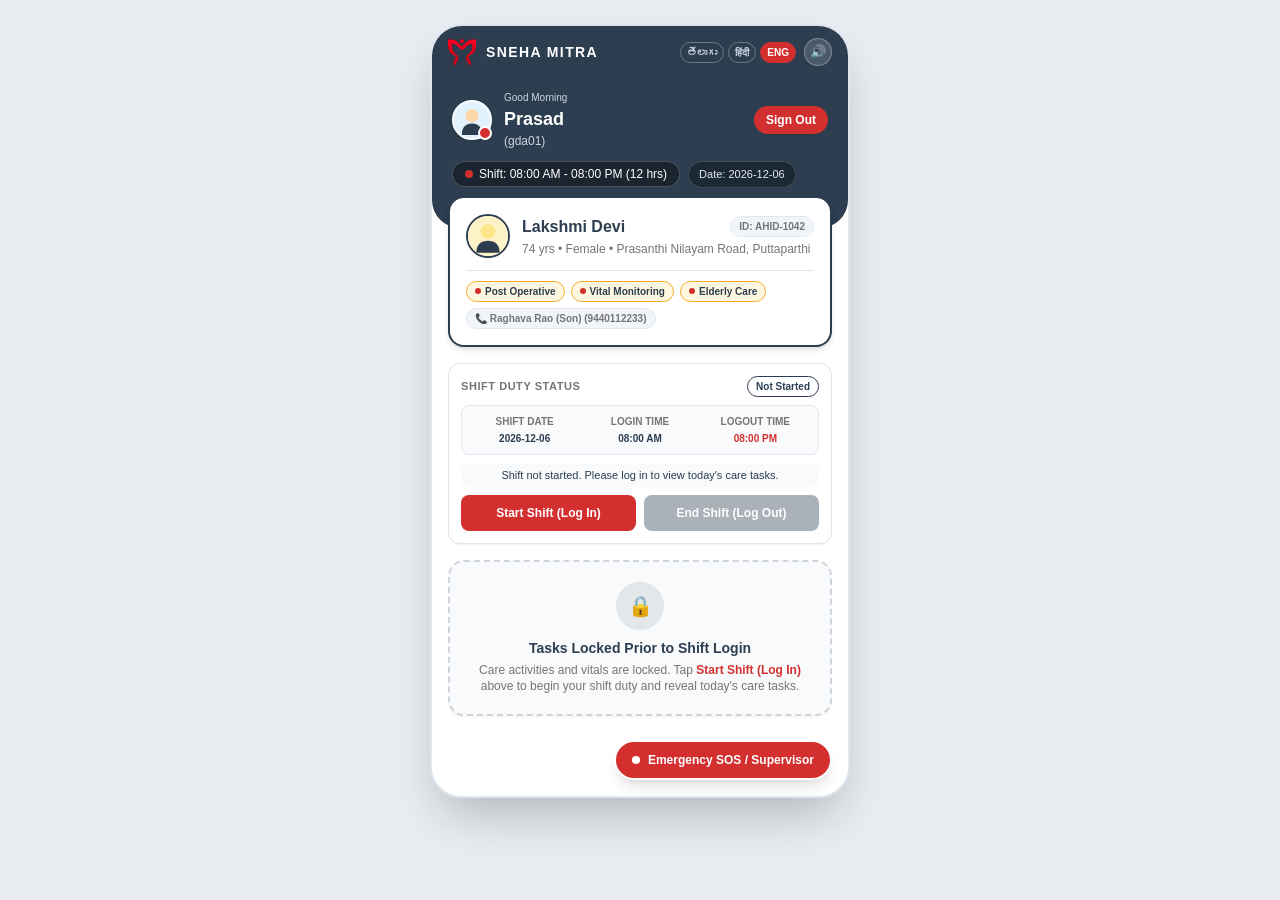
==== caregiver.html @ 6f5f7079 "Add Sneha Mitra demo project" ====
<!doctype html>
<html lang="en">
<head>
  <meta charset="utf-8">
  <meta name="viewport" content="width=device-width,initial-scale=1">
  <title>SNEHA MITRA - Patient Care Assistant (GDA) Nursing System</title>
  <link rel="stylesheet" href="static/css/caregiver_tailwind.css">
  <link rel="stylesheet" href="static/css/caregiver.css">
  <link rel="stylesheet" href="static/css/liveness.css">
  <link rel="stylesheet" href="static/css/gps.css">
</head>
<body class="bg-[#E9EDF2] min-h-screen text-[#2C3E50] antialiased p-0 sm:p-6 flex justify-center items-start">
  <div class="w-full sm:max-w-[420px] bg-[#FFFFFF] border-0 sm:border-2 border-[#E0E6ED] rounded-none sm:rounded-[32px] overflow-hidden shadow-2xl relative flex flex-col h-[100dvh] sm:h-auto sm:max-h-[820px]">

    <header class="bg-[#2C3E50] text-white px-4 py-3 flex justify-between items-center z-30">
      <div class="flex items-center gap-2.5 whitespace-nowrap notranslate" translate="no">
        <img src="static/img/logo.png" alt="Sneha Mitra logo" class="w-7 h-7 object-contain flex-shrink-0">
        <span class="font-black tracking-widest text-white text-sm whitespace-nowrap">SNEHA MITRA</span>
      </div>

      <nav class="flex items-center gap-2" aria-label="Language and audio controls">
        <div class="flex gap-1" id="langBar">
          <button type="button" data-lang="te" class="text-[10px] font-bold px-1.5 py-0.5 rounded-full border border-white/30 text-slate-300">తెలుగు</button>
          <button type="button" data-lang="hi" class="text-[10px] font-bold px-1.5 py-0.5 rounded-full border border-white/30 text-slate-300">हिंदी</button>
          <button type="button" data-lang="en" class="text-[10px] font-bold px-1.5 py-0.5 rounded-full border bg-[#D32F2F] border-[#D32F2F] text-white">ENG</button>
        </div>
        <button id="snehaVoiceMuteBtn"
                type="button"
                data-action="toggleMute"
                class="w-7 h-7 rounded-full bg-white/15 border border-white/30 text-white flex items-center justify-center text-xs hover:bg-white/25 active:scale-90 transition-all flex-shrink-0 cursor-pointer"
                aria-label="Toggle Voice Announcements"
                title="Voice Announcements (Click to Mute/Unmute)">
          🔊
        </button>
      </nav>
    </header>

    <main id="screenScroll" class="overflow-y-auto flex-1 relative pb-20 no-scrollbar bg-[#FFFFFF]">
      <div id="caregiverView">

        <section class="bg-[#2C3E50] text-white px-5 pt-3 pb-10 rounded-b-[28px] shadow-sm relative" aria-label="Caregiver profile and shift details">
          <div class="flex justify-between items-center">
            <div class="flex items-center gap-3">
              <div class="relative">
                <img id="gdaPhoto"
                     src="static/img/avatars/male_nurse.svg"
                     alt="Prasad"
                     class="w-10 h-10 rounded-full object-cover border-2 border-white shadow bg-slate-100">
                <span class="w-3.5 h-3.5 bg-[#D32F2F] border-2 border-white rounded-full absolute bottom-0 right-0"></span>
              </div>
              <div>
                <div class="text-[10px] text-slate-300" id="greet">Good Morning</div>
                <div class="font-extrabold text-lg leading-tight" id="gdaName">Prasad</div>
                <div class="text-xs text-slate-300 font-medium" id="gdaId">(gda01)</div>
              </div>
            </div>

            <a href="login.html" class="bg-[#D32F2F] hover:bg-[#B71C1C] text-white text-xs font-bold px-3 py-1.5 rounded-full whitespace-nowrap shadow-sm no-underline">
              Sign Out
            </a>
          </div>

          <div class="mt-3 flex flex-wrap items-center gap-2">
            <div class="inline-flex items-center gap-1.5 bg-[#1A252F] border border-white/20 px-3 py-1 rounded-full text-xs font-medium">
              <span class="w-2 h-2 rounded-full bg-[#D32F2F]" id="shiftDot"></span>
              <span id="shiftText">Shift: 08:00 AM - 08:00 PM (12 hrs)</span>
              <span id="shiftExtendedBadge" class="hidden ml-1 bg-[#F9A825] text-[#2C3E50] text-[9px] font-extrabold px-1.5 py-0.5 rounded-full uppercase">Extended</span>
            </div>
            <div class="inline-flex items-center gap-1 bg-[#1A252F]/80 border border-white/15 px-2.5 py-1 rounded-full text-[11px] font-medium text-slate-200" id="shiftDatePill">
              Date: --
            </div>
          </div>
        </section>

        <section id="patientCard" class="mx-4 -mt-8 bg-[#FFFFFF] rounded-2xl p-4 shadow-md border-2 border-[#2C3E50] relative z-10" aria-label="Assigned patient details">
          <div class="flex items-center gap-3">
            <div class="relative">
              <img id="patientPhoto"
                   src="static/img/avatars/female_patient.svg"
                   alt="Lakshmi Devi"
                   class="w-11 h-11 rounded-full object-cover border-2 border-[#2C3E50] shadow-sm bg-slate-50">
            </div>
            <div class="flex-1 min-w-0">
              <div class="flex items-center justify-between">
                <h2 id="patientName" class="font-extrabold text-[#2C3E50] text-base leading-tight truncate">Lakshmi Devi</h2>
                <span id="patientAhid" class="whitespace-nowrap ml-2 flex-shrink-0 text-[10px] font-bold text-[#757575] bg-slate-100 px-2 py-0.5 rounded-full border border-slate-200">
                  ID: AHID-1042
                </span>
              </div>
              <p id="patientMeta" class="text-xs text-[#757575] mt-0.5 font-medium">
                74 yrs • Female • Prasanthi Nilayam Road, Puttaparthi
              </p>
            </div>
          </div>

          <div id="patientTags" class="flex flex-wrap gap-1.5 mt-3 pt-2.5 border-t border-[#E0E6ED]">
            <span class="bg-[#FFF8E1] text-[#2C3E50] border border-[#F9A825] text-[10px] font-bold px-2 py-0.5 rounded-full flex items-center gap-1">
              <span class="w-1.5 h-1.5 rounded-full bg-[#D32F2F]"></span>
              Post Operative
            </span>
          </div>
        </section>

        <section id="inactiveAssignmentNotice" class="mx-4 -mt-8 bg-[#FFFFFF] rounded-2xl p-5 shadow-md border-2 border-[#D32F2F] relative z-10 text-center hidden">
          <div class="w-11 h-11 bg-[#D32F2F]/10 text-[#D32F2F] rounded-full flex items-center justify-center mx-auto mb-2 text-lg font-extrabold">&#9888;</div>
          <h3 class="font-extrabold text-[#2C3E50] text-sm">No Active Care Shift</h3>
          <p id="inactiveAssignmentReason" class="text-xs text-[#757575] mt-1 leading-relaxed">
            No active patient shift assigned. Contact Administrator.
          </p>
        </section>

        <section id="dutyCard" class="mt-4 px-4" aria-label="Shift duty status and attendance">
          <div class="bg-white border border-[#E0E6ED] rounded-xl p-3 shadow-xs">
            <div class="flex justify-between items-center mb-1">
              <div class="text-[11px] font-bold text-[#757575] uppercase tracking-wider">Shift Duty Status</div>
              <span id="dutyStatus" class="text-[10px] font-bold px-2 py-0.5 rounded-full border border-[#2C3E50] text-[#2C3E50]">
                Not Started
              </span>
            </div>

            <div id="dutyScheduleSummary" class="grid grid-cols-3 gap-1.5 text-center my-2 bg-slate-50 border border-slate-200 rounded-lg p-2 text-[10px]">
              <div>
                <div class="text-[#757575] font-semibold uppercase">Shift Date</div>
                <div id="schedDate" class="font-bold text-[#2C3E50] mt-0.5">--</div>
              </div>
              <div>
                <div class="text-[#757575] font-semibold uppercase">Login Time</div>
                <div id="schedStart" class="font-bold text-[#2C3E50] mt-0.5">08:00 AM</div>
              </div>
              <div>
                <div class="text-[#757575] font-semibold uppercase">Logout Time</div>
                <div id="schedEnd" class="font-bold text-[#D32F2F] mt-0.5">08:00 PM</div>
              </div>
            </div>

            <div id="dutyInfo" class="text-[11px] text-[#2C3E50] font-medium text-center my-2 py-1 bg-slate-50 rounded-lg">
              Shift not started. Please log in to view today's care tasks.
            </div>

            <div id="earlyLogoutBanner" class="hidden text-[11px] font-semibold px-3 py-2 rounded-lg border mb-2 text-center"></div>

            <div class="grid grid-cols-2 gap-2" id="shiftActionButtons">
              <button id="btnLogin"
                      type="button"
                      data-action="shiftLogin"
                      class="bg-[#D32F2F] hover:bg-[#B71C1C] text-white py-2.5 rounded-lg text-xs font-bold transition disabled:opacity-40 disabled:cursor-not-allowed">
                Start Shift (Log In)
              </button>

              <button id="btnLogout"
                      type="button"
                      data-action="shiftLogout"
                      class="bg-[#2C3E50] hover:bg-[#1A252F] text-white py-2.5 rounded-lg text-xs font-bold transition disabled:opacity-40 disabled:cursor-not-allowed"
                      disabled>
                End Shift (Log Out)
              </button>
            </div>
          </div>
        </section>

        <section id="preShiftNotice" class="mt-4 px-4">
          <div class="bg-[#F8FAFC] border-2 border-dashed border-[#2C3E50]/20 rounded-2xl p-5 text-center shadow-xs">
            <div class="w-12 h-12 bg-[#2C3E50]/10 text-[#2C3E50] rounded-full flex items-center justify-center mx-auto mb-2 text-xl font-bold">
              &#128274;
            </div>
            <h3 class="font-extrabold text-[#2C3E50] text-sm">Tasks Locked Prior to Shift Login</h3>
            <p class="text-xs text-[#757575] mt-1 leading-relaxed">
              Care activities and vitals are locked. Tap <b class="text-[#D32F2F]">Start Shift (Log In)</b> above to begin your shift duty and reveal today's care tasks.
            </p>
          </div>
        </section>

        <section id="completedShiftNotice" class="mt-4 px-4 hidden">
          <div class="bg-[#E8F5E9] border border-[#2E7D32] rounded-2xl p-4 text-center shadow-xs">
            <div class="text-[#2E7D32] font-extrabold text-sm flex items-center justify-center gap-1.5 mb-1">
              <span class="w-2.5 h-2.5 rounded-full bg-[#2E7D32]"></span>
              Today's Shift is Completed
            </div>
            <p class="text-xs text-[#2C3E50]">All completed tasks, reasons, and attendance details have been securely saved to the database.</p>
          </div>
        </section>

        <section id="activeShiftContent" class="hidden" aria-label="Patient vitals and daily care tasks">

          <div class="mt-4 px-4">
            <div class="flex justify-between items-center mb-1.5 px-0.5">
              <span class="text-[11px] font-bold uppercase tracking-wider text-[#757575]">Current Vitals</span>
              <button type="button" data-action="openVitals" class="text-xs text-[#D32F2F] font-bold hover:underline" id="btnUpdateVitals">+ Update</button>
            </div>
            <div class="flex gap-2 overflow-x-auto pb-1 no-scrollbar">
              <button type="button" data-action="openVitals" class="flex-none min-w-[68px] bg-[#FFFFFF] border-2 border-[#2C3E50] rounded-xl p-2 text-center shadow-xs cursor-pointer">
                <div class="text-[10px] font-bold text-[#757575] uppercase">BP</div>
                <div id="valBP" class="text-xs font-extrabold text-[#2C3E50] my-0.5">125/82</div>
                <div class="text-[10px] font-bold text-[#2C3E50]">(Normal)</div>
              </button>
              <button type="button" data-action="openVitals" class="flex-none min-w-[62px] bg-[#FFFFFF] border border-[#E0E6ED] rounded-xl p-2 text-center shadow-xs cursor-pointer">
                <div class="text-[10px] font-bold text-[#757575] uppercase">SpO2</div>
                <div id="valSpO2" class="text-xs font-extrabold text-[#2C3E50] my-0.5">97%</div>
                <div class="text-[10px] text-[#757575] font-medium">PulseOx</div>
              </button>
              <button type="button" data-action="openVitals" class="flex-none min-w-[62px] bg-[#FFFFFF] border border-[#E0E6ED] rounded-xl p-2 text-center shadow-xs cursor-pointer">
                <div class="text-[10px] font-bold text-[#757575] uppercase">Pulse</div>
                <div id="valPulse" class="text-xs font-extrabold text-[#2C3E50] my-0.5">76</div>
                <div class="text-[10px] text-[#757575] font-medium">bpm</div>
              </button>
              <button type="button" data-action="openVitals" class="flex-none min-w-[62px] bg-[#FFFFFF] border border-[#E0E6ED] rounded-xl p-2 text-center shadow-xs cursor-pointer">
                <div class="text-[10px] font-bold text-[#757575] uppercase">Temp</div>
                <div id="valTemp" class="text-xs font-extrabold text-[#2C3E50] my-0.5">98.6&deg;F</div>
                <div class="text-[10px] text-[#757575] font-medium">Oral</div>
              </button>
              <button type="button" data-action="openVitals" class="flex-none min-w-[68px] bg-[#FFFFFF] border border-[#E0E6ED] rounded-xl p-2 text-center shadow-xs cursor-pointer">
                <div class="text-[10px] font-bold text-[#757575] uppercase">Sugar</div>
                <div id="valGRBS" class="text-xs font-extrabold text-[#2C3E50] my-0.5">142</div>
                <div class="text-[10px] text-[#757575] font-medium">mg/dL</div>
              </button>
            </div>
          </div>

          <div class="mt-4 px-4">
            <div class="flex justify-between items-center mb-3">
              <div class="font-extrabold text-[#2C3E50] text-base">Today's Care Tasks</div>
              <div id="progressBadge" class="bg-white border-2 border-[#2C3E50] text-[#2C3E50] text-xs font-bold px-2.5 py-0.5 rounded-full">
                0 of 7 done
              </div>
            </div>

            <div class="h-1.5 bg-[#E0E6ED] rounded-full mb-3 overflow-hidden">
              <div id="progBar" class="cg-prog-init h-full bg-[#D32F2F] rounded-full transition-all duration-500"></div>
            </div>

            <div class="space-y-2.5" id="taskListContainer"></div>
          </div>
        </section>

      </div>
    </main>

    <button id="btnSosFloating" type="button" data-action="openSos" class="absolute bottom-4 right-4 bg-[#D32F2F] hover:bg-[#B71C1C] text-white px-4 py-2.5 rounded-full flex items-center gap-2 font-bold text-xs shadow-lg pulse-sos cursor-pointer border-2 border-white transition z-20">
      <span class="w-2 h-2 rounded-full bg-white animate-ping"></span>
      <span>Emergency SOS / Supervisor</span>
    </button>

    <div id="widgetToast" class="hidden absolute top-12 left-1/2 -translate-x-1/2 bg-[#2C3E50] text-white px-4 py-2 rounded-full text-xs font-bold shadow-xl border-2 border-[#D32F2F] z-50 whitespace-nowrap">
      Notification text
    </div>

    <div id="modalSos" class="hidden absolute inset-0 bg-[#2C3E50]/70 backdrop-blur-xs z-50 flex items-end">
      <div class="w-full bg-[#FFFFFF] rounded-t-3xl p-5 shadow-2xl border-t-4 border-[#D32F2F]">
        <div class="flex justify-between items-center mb-3">
          <div class="font-extrabold text-[#D32F2F] text-base flex items-center gap-1.5">
            <span class="w-3 h-3 rounded-full bg-[#D32F2F]"></span>
            <span>Emergency Supervisor Alert</span>
          </div>
          <button type="button" data-close-modal="modalSos" aria-label="Close SOS modal" class="text-slate-400 hover:text-slate-600 font-bold p-1 text-lg leading-none">&times;</button>
        </div>
        <p class="text-xs text-[#757575] mb-3">Notify the Institute Supervisor immediately of critical patient conditions.</p>

        <label for="sosReasonSelect" class="block text-xs font-bold text-[#2C3E50] mb-1">Alert Reason</label>
        <select id="sosReasonSelect" class="w-full text-xs p-2.5 border border-[#E0E6ED] rounded-lg mb-3 bg-[#FFFFFF] text-[#2C3E50] font-medium">
          <option value="Abnormal vital signs (BP or Pulse)">Abnormal vital signs (BP or Pulse)</option>
          <option value="Change in patient consciousness">Change in patient consciousness</option>
          <option value="Sudden chest pain">Sudden chest pain</option>
          <option value="Patient fall or injury">Patient fall or injury</option>
          <option value="Patient refusing food or medicine">Patient refusing food or medicine</option>
        </select>

        <label for="sosNoteInput" class="block text-xs font-bold text-[#2C3E50] mb-1">Brief Note</label>
        <input type="text" id="sosNoteInput" placeholder="e.g. BP 85/55, severe sweating" class="w-full text-xs p-2.5 border border-[#E0E6ED] rounded-lg mb-4">

        <div class="flex gap-2">
          <button type="button" data-action="submitSos" class="flex-1 bg-[#D32F2F] hover:bg-[#B71C1C] text-white font-bold text-xs py-2.5 rounded-lg shadow-sm">
            Send Alert Now
          </button>
          <a id="sosEmergencyCallLink" href="tel:9440112233" class="bg-white hover:bg-slate-100 text-[#2C3E50] font-bold text-xs py-2.5 px-3 rounded-lg border border-[#2C3E50] flex items-center gap-1">
            &#128222; Call Emergency
          </a>
        </div>
      </div>
    </div>

    <div id="modalVitals" class="hidden absolute inset-0 bg-[#2C3E50]/70 backdrop-blur-xs z-50 flex items-end">
      <div class="w-full bg-[#FFFFFF] rounded-t-3xl p-5 shadow-2xl border-t-4 border-[#2C3E50]">
        <div class="flex justify-between items-center mb-3">
          <div class="font-extrabold text-[#2C3E50] text-base">Update Patient Vitals</div>
          <button type="button" data-close-modal="modalVitals" aria-label="Close vitals modal" class="text-slate-400 hover:text-slate-600 font-bold p-1 text-lg leading-none">&times;</button>
        </div>
        <div class="grid grid-cols-2 gap-2.5 text-xs mb-4">
          <div>
            <label for="inBP" class="block font-bold text-[#2C3E50] mb-1">BP (mmHg)</label>
            <input id="inBP" type="text" value="125/82" class="w-full p-2 border border-[#E0E6ED] rounded-lg">
          </div>
          <div>
            <label for="inSpO2" class="block font-bold text-[#2C3E50] mb-1">SpO2 (%)</label>
            <input id="inSpO2" type="text" value="97%" class="w-full p-2 border border-[#E0E6ED] rounded-lg">
          </div>
          <div>
            <label for="inPulse" class="block font-bold text-[#2C3E50] mb-1">Pulse (bpm)</label>
            <input id="inPulse" type="text" value="76" class="w-full p-2 border border-[#E0E6ED] rounded-lg">
          </div>
          <div>
            <label for="inTemp" class="block font-bold text-[#2C3E50] mb-1">Temp (&deg;F)</label>
            <input id="inTemp" type="text" value="98.6&deg;F" class="w-full p-2 border border-[#E0E6ED] rounded-lg">
          </div>
          <div class="col-span-2">
            <label for="inGRBS" class="block font-bold text-[#2C3E50] mb-1">Sugar (GRBS mg/dL)</label>
            <input id="inGRBS" type="text" value="142 mg/dL" class="w-full p-2 border border-[#E0E6ED] rounded-lg">
          </div>
        </div>
        <button type="button" data-action="saveVitals" class="w-full bg-[#2C3E50] hover:bg-[#1A252F] text-white font-bold text-xs py-2.5 rounded-lg">
          Save &amp; Sync Vitals
        </button>
      </div>
    </div>

    <div id="modalIncomplete" class="hidden absolute inset-0 bg-[#2C3E50]/70 backdrop-blur-xs z-50 flex items-end">
      <div class="w-full bg-[#FFFFFF] rounded-t-3xl p-5 shadow-2xl border-t-4 border-[#F9A825] max-h-[85vh] overflow-y-auto">
        <div class="flex justify-between items-center mb-2">
          <div class="font-extrabold text-[#2C3E50] text-base flex items-center gap-2">
            <span class="w-3 h-3 rounded-full bg-[#F9A825]"></span>
            <span>Reason for Incomplete Tasks</span>
          </div>
          <button type="button" data-close-modal="modalIncomplete" aria-label="Close incomplete tasks modal" class="text-slate-400 hover:text-slate-600 font-bold p-1 text-lg leading-none">&times;</button>
        </div>
        <p class="text-xs text-[#757575] mb-3">
          Some tasks were not completed. Please provide a valid reason for each skipped task before logging out.
        </p>

        <div id="incompleteTaskList" class="space-y-3 mb-4"></div>

        <div class="flex gap-2">
          <button type="button" data-close-modal="modalIncomplete" class="w-1/3 bg-slate-100 hover:bg-slate-200 text-[#2C3E50] font-bold text-xs py-2.5 rounded-lg">
            Back
          </button>
          <button type="button" data-action="confirmIncomplete" class="flex-1 bg-[#D32F2F] hover:bg-[#B71C1C] text-white font-bold text-xs py-2.5 rounded-lg shadow-sm">
            Save Reasons &amp; Log Out
          </button>
        </div>
      </div>
    </div>

    <div id="modalLateLogin" class="hidden absolute inset-0 bg-[#2C3E50]/70 backdrop-blur-xs z-50 flex items-end">
      <div class="w-full bg-[#FFFFFF] rounded-t-3xl p-5 shadow-2xl border-t-4 border-[#F9A825]">
        <div class="flex justify-between items-center mb-2">
          <div class="font-extrabold text-[#2C3E50] text-base flex items-center gap-2">
            <span class="w-3 h-3 rounded-full bg-[#F9A825]"></span>
            <span>Delayed Login Reason Required</span>
          </div>
          <button type="button" data-close-modal="modalLateLogin" aria-label="Close delayed login modal" class="text-slate-400 hover:text-slate-600 font-bold p-1 text-lg leading-none">&times;</button>
        </div>
        <p id="lateLoginPromptInfo" class="text-xs text-[#757575] mb-3">
          Your shift login is past the scheduled start time. Please provide a valid reason for the delay.
        </p>

        <label for="lateReasonSelect" class="block text-xs font-bold text-[#2C3E50] mb-1">Delay Reason</label>
        <select id="lateReasonSelect" class="w-full text-xs p-2.5 border border-[#E0E6ED] rounded-lg mb-2.5 bg-white font-medium text-[#2C3E50]">
          <option value="">-- Choose reason --</option>
          <option value="Traffic / Travel Delay">Traffic / Travel Delay</option>
          <option value="Public Transport Issue">Public Transport Issue</option>
          <option value="Personal / Family Emergency">Personal / Family Emergency</option>
          <option value="Previous Shift Handover Delay">Previous Shift Handover Delay</option>
          <option value="Weather / Route Disruption">Weather / Route Disruption</option>
          <option value="Other">Other</option>
        </select>

        <label for="lateReasonNote" class="block text-xs font-bold text-[#2C3E50] mb-1">Additional Details (required if Other)</label>
        <input type="text" id="lateReasonNote" placeholder="Enter specific details for delayed login" class="w-full text-xs p-2.5 border border-[#E0E6ED] rounded-lg mb-4">

        <div class="flex gap-2">
          <button type="button" data-close-modal="modalLateLogin" class="w-1/3 bg-slate-100 hover:bg-slate-200 text-[#2C3E50] font-bold text-xs py-2.5 rounded-lg">
            Cancel
          </button>
          <button type="button" data-action="submitLateLogin" id="btnSubmitLateLogin" class="flex-1 bg-[#D32F2F] hover:bg-[#B71C1C] text-white font-bold text-xs py-2.5 rounded-lg shadow-sm">
            Submit Reason &amp; Start Shift
          </button>
        </div>
      </div>
    </div>

    <div id="modalEarlyLogout" class="hidden absolute inset-0 bg-[#2C3E50]/70 backdrop-blur-xs z-50 flex items-end">
      <div class="w-full bg-[#FFFFFF] rounded-t-3xl p-5 shadow-2xl border-t-4 border-[#D32F2F]">
        <div class="flex justify-between items-center mb-2">
          <div class="font-extrabold text-[#D32F2F] text-base flex items-center gap-2">
            <span class="w-3 h-3 rounded-full bg-[#D32F2F]"></span>
            <span>Early Logout Request (Admin Approval)</span>
          </div>
          <button type="button" data-close-modal="modalEarlyLogout" aria-label="Close early logout modal" class="text-slate-400 hover:text-slate-600 font-bold p-1 text-lg leading-none">&times;</button>
        </div>
        <p id="earlyLogoutPromptInfo" class="text-xs text-[#757575] mb-3">
          You are attempting to log out before your scheduled shift logout time. Please submit a reason for Admin approval.
        </p>

        <label for="earlyReasonSelect" class="block text-xs font-bold text-[#2C3E50] mb-1">Early Logout Reason</label>
        <select id="earlyReasonSelect" class="w-full text-xs p-2.5 border border-[#E0E6ED] rounded-lg mb-2.5 bg-white font-medium text-[#2C3E50]">
          <option value="">-- Choose reason --</option>
          <option value="Family / Personal Emergency">Family / Personal Emergency</option>
          <option value="Medical / Health Issue">Medical / Health Issue</option>
          <option value="Patient Discharged / Visit Ended Early">Patient Discharged / Visit Ended Early</option>
          <option value="Relieving Caregiver Arrived Early">Relieving Caregiver Arrived Early</option>
          <option value="Supervisor Instructed Early Leave">Supervisor Instructed Early Leave</option>
          <option value="Other">Other</option>
        </select>

        <label for="earlyReasonNote" class="block text-xs font-bold text-[#2C3E50] mb-1">Detailed Reason (required if Other)</label>
        <input type="text" id="earlyReasonNote" placeholder="Explain why you need to log out early" class="w-full text-xs p-2.5 border border-[#E0E6ED] rounded-lg mb-4">

        <div class="flex gap-2">
          <button type="button" data-close-modal="modalEarlyLogout" class="w-1/3 bg-slate-100 hover:bg-slate-200 text-[#2C3E50] font-bold text-xs py-2.5 rounded-lg">
            Cancel
          </button>
          <button type="button" data-action="submitEarlyLogout" id="btnSubmitEarlyLogout" class="flex-1 bg-[#D32F2F] hover:bg-[#B71C1C] text-white font-bold text-xs py-2.5 rounded-lg shadow-sm">
            Request Admin Approval
          </button>
        </div>
      </div>
    </div>

  </div>

  <!-- Visual Biometric Face & Eye-Blink Modal -->
  <div id="modalLiveness" class="hidden fixed inset-0 bg-[#2C3E50]/85 backdrop-blur-sm z-60 flex items-center justify-center p-2.5">
    <div class="lv-modal-card w-full max-w-[340px] bg-white rounded-3xl shadow-2xl border border-slate-200 overflow-hidden">

      <div class="flex justify-between items-center mb-1.5">
        <div class="font-extrabold text-[#2C3E50] text-xs flex items-center gap-2">
          <span id="livenessHeaderDot" class="w-2.5 h-2.5 rounded-full bg-[#10B981] animate-pulse"></span>
          <span id="livenessHeaderTitle">Face Check</span>
        </div>
        <div class="flex items-center gap-2">
          <div id="livenessAttemptDots" class="flex items-center gap-1" title="Attempts remaining"></div>
          <button type="button" data-lv-action="cancel" aria-label="Close face check" class="lv-close-icon-btn text-slate-400 hover:text-slate-600 font-bold text-xl leading-none">&times;</button>
        </div>
      </div>

      <div class="grid grid-cols-3 gap-1.5 mb-2">
        <div id="chkBrightLight" class="bg-[#F8FAFC] border-2 border-[#E2E8F0] rounded-xl py-1 px-1 text-center shadow-xs transition-all duration-200">
          <div id="chkBrightLightIcon" class="text-sm leading-none">💡</div>
          <div class="text-[9.5px] font-bold text-[#2C3E50] mt-0.5">Bright Light</div>
          <div id="chkBrightLightSub" class="text-[8px] text-[#64748B] font-semibold leading-tight truncate">Checking…</div>
        </div>
        <div id="chkEyeBlink" class="bg-[#F8FAFC] border-2 border-[#E2E8F0] rounded-xl py-1 px-1 text-center shadow-xs transition-all duration-200">
          <div id="chkEyeBlinkIcon" class="text-sm leading-none">👁️</div>
          <div class="text-[9.5px] font-bold text-[#2C3E50] mt-0.5">Blink Eyes</div>
          <div id="chkEyeBlinkSub" class="text-[8px] text-[#64748B] font-semibold leading-tight truncate">Waiting…</div>
        </div>
        <div id="chkSingleFace" class="bg-[#F8FAFC] border-2 border-[#E2E8F0] rounded-xl py-1 px-1 text-center shadow-xs transition-all duration-200">
          <div id="chkSingleFaceIcon" class="text-sm leading-none">👤</div>
          <div class="text-[9.5px] font-bold text-[#2C3E50] mt-0.5">Live Face</div>
          <div id="chkSingleFaceSub" class="text-[8px] text-[#64748B] font-semibold leading-tight truncate">Checking…</div>
        </div>
      </div>

      <div id="livenessAmbientWarning" class="hidden text-[10px] font-bold text-amber-900 bg-amber-50 border border-amber-300 rounded-xl py-1 px-2 mb-1.5 text-center">
        ☀️ Stand facing bright light
      </div>

      <div id="livenessViewfinderWrap" class="lv-viewfinder-wrap relative mx-auto flex items-center justify-center my-1.5 p-2.5 rounded-3xl bg-[#0F172A] shadow-inner">
        <div id="livenessTorchRing" class="lv-torch-halo lv-torch-ring-size absolute rounded-full pointer-events-none transition-all duration-300"></div>

        <div id="livenessViewfinder" class="lv-viewfinder-circle relative rounded-full overflow-hidden bg-[#1A252F] border-4 border-white/90 shadow-md transition-all duration-300 z-10">
          <video id="livenessVideo" autoplay playsinline muted class="absolute inset-0 w-full h-full object-cover rounded-full"></video>
          <canvas id="livenessCanvas" class="hidden"></canvas>

          <div class="absolute inset-0 flex items-center justify-center pointer-events-none z-10">
            <svg viewBox="0 0 170 200" class="w-[78%] h-auto opacity-80">
              <ellipse id="livenessGuideOval" cx="85" cy="100" rx="58" ry="76" fill="none" stroke="#ffffff" stroke-width="2.5" stroke-dasharray="6 4"/>
            </svg>
          </div>

          <div id="livenessScanLine" class="absolute left-0 right-0 h-1 bg-gradient-to-r from-transparent via-[#38BDF8] to-transparent opacity-0 z-15 pointer-events-none transition-opacity"></div>

          <div id="livenessSuccessOverlay" class="hidden absolute inset-0 flex items-center justify-center bg-[#10B981]/85 rounded-full z-25 transition-all">
            <div class="lv-success-check text-white text-5xl font-black">✓</div>
          </div>

          <div id="livenessSpinner" class="absolute inset-0 flex items-center justify-center bg-[#1A252F]/80 rounded-full z-20">
            <div class="lv-spinner-circle"></div>
          </div>

          <div id="livenessEyeCue" class="absolute bottom-2 left-0 right-0 flex items-center justify-center pointer-events-none z-15">
            <div id="livenessEyeBadge" class="bg-black/75 backdrop-blur-xs text-white text-[10px] font-bold px-3 py-1 rounded-full flex items-center gap-1.5 shadow-lg border border-white/25 transition-all">
              <svg id="lvBlinkSvg" width="28" height="14" viewBox="0 0 56 26" class="lv-eye-anim">
                <g class="lv-eye-open">
                  <ellipse cx="14" cy="13" rx="11" ry="7" fill="#fff" stroke="#38BDF8" stroke-width="2"/>
                  <circle cx="14" cy="13" r="4" fill="#1E293B"/>
                  <circle cx="15.5" cy="11.5" r="1.3" fill="#fff"/>
                  <ellipse cx="42" cy="13" rx="11" ry="7" fill="#fff" stroke="#38BDF8" stroke-width="2"/>
                  <circle cx="42" cy="13" r="4" fill="#1E293B"/>
                  <circle cx="43.5" cy="11.5" r="1.3" fill="#fff"/>
                </g>
                <g class="lv-eye-closed">
                  <path d="M4 13 Q14 19 24 13" fill="none" stroke="#38BDF8" stroke-width="2.8" stroke-linecap="round"/>
                  <path d="M32 13 Q42 19 52 13" fill="none" stroke="#38BDF8" stroke-width="2.8" stroke-linecap="round"/>
                </g>
              </svg>
              <span id="livenessEyeText">Blink</span>
            </div>
          </div>
        </div>
      </div>

      <div class="flex items-center justify-center mb-1.5">
        <button type="button"
                id="livenessTorchToggleBtn"
                data-lv-action="torch"
                class="inline-flex items-center gap-1.5 px-3 py-0.5 rounded-full text-[10.5px] font-bold bg-amber-500/10 border border-amber-400 text-amber-800 shadow-xs transition-all active:scale-95 cursor-pointer"
                title="Click to toggle bright torch light">
          <span id="livenessTorchIcon" class="text-xs">🔦</span>
          <span id="livenessTorchText">Face Torch: ON (Illuminating Face)</span>
        </button>
      </div>

      <div class="h-1.5 bg-[#E0E6ED] rounded-full mb-1.5 overflow-hidden">
        <div id="livenessProgress" class="lv-progress-bar h-full bg-[#10B981] rounded-full transition-all duration-200"></div>
      </div>

      <div id="livenessInstruction" class="lv-instruction text-[12.5px] font-bold text-[#2C3E50] text-center mb-0.5 leading-snug flex items-center justify-center gap-1.5">
        <span id="lvMainIcon" class="text-lg">👁️</span>
        <span id="lvMainText">Look straight &amp; blink</span>
      </div>

      <div id="livenessStatus" class="lv-status--neutral text-[10.5px] font-semibold text-center mb-2">
        Ready
      </div>

      <div class="flex gap-2">
        <button id="livenessRetryBtn"
                type="button"
                data-lv-action="retry"
                class="hidden flex-1 min-h-[44px] bg-[#2C3E50] hover:bg-[#1A252F] text-white font-bold text-xs py-2 rounded-xl shadow-sm">
          🔄 Try Again
        </button>
        <button type="button"
                data-lv-action="cancel"
                class="flex-1 min-h-[44px] bg-[#F4F6F8] hover:bg-[#E0E6ED] text-[#2C3E50] font-bold text-xs py-2 rounded-xl border border-[#E0E6ED]">
          Cancel
        </button>
      </div>

    </div>
  </div>

  <script src="static/js/mock_backend.js"></script>
  <script>
    window.SM_DEMO.hydrateCaregiverWindowSM();
  </script>
  <script src="static/js/sneha_voice_standalone.js"></script>
  <script src="static/js/task_icons.js"></script>
  <script src="static/js/caregiver.js"></script>
  <script src="static/js/liveness.js"></script>
  <script src="static/js/gps.js"></script>
</body>
</html>
---- static/css/caregiver.css ----
/* =============================================================================
   SNEHA MITRA — Caregiver Mobile Stylesheet
   ============================================================================= */

:root {
  --bg-white: #FFFFFF;
  --dark-blue: #2C3E50;
  --primary-red: #D32F2F;
  --warning-yellow: #F9A825;
  --info-grey: #757575;
  --card-border: #E0E6ED;
}

* {
  box-sizing: border-box;
  -webkit-tap-highlight-color: transparent;
}

body {
  font-family: -apple-system, BlinkMacSystemFont, 'Segoe UI', Roboto, sans-serif;
}

.no-scrollbar::-webkit-scrollbar {
  display: none;
}

.no-scrollbar {
  -ms-overflow-style: none;
  scrollbar-width: none;
}

.cg-prog-init {
  width: 0%;
}

.pulse-sos {
  animation: pulse-sos 2s infinite;
}

@keyframes pulse-sos {
  0%, 100% { box-shadow: 0 4px 14px rgba(211, 47, 47, 0.4); }
  50% { box-shadow: 0 8px 24px rgba(211, 47, 47, 0.7); }
}

/* Sneha Voice Assistant & Toast Styles */
#snehaVoiceToast {
  position: fixed;
  bottom: 24px;
  left: 50%;
  transform: translateX(-50%) translateY(100px);
  background: var(--dark-blue);
  color: var(--bg-white);
  padding: 12px 20px;
  border-radius: 9999px;
  box-shadow: 0 10px 25px -5px rgba(0, 0, 0, 0.3);
  display: flex;
  align-items: center;
  gap: 12px;
  z-index: 99999;
  font-family: system-ui, -apple-system, sans-serif;
  font-size: 13px;
  font-weight: 600;
  max-width: 90vw;
  width: max-content;
  opacity: 0;
  pointer-events: none;
  transition: transform 0.3s cubic-bezier(0.16, 1, 0.3, 1), opacity 0.3s ease;
  border: 1px solid rgba(255, 255, 255, 0.15);
}

#snehaVoiceToast.active {
  transform: translateX(-50%) translateY(0);
  opacity: 1;
  pointer-events: auto;
}

#snehaVoiceToast .voice-icon {
  width: 28px;
  height: 28px;
  border-radius: 50%;
  background: var(--primary-red);
  display: flex;
  align-items: center;
  justify-content: center;
  flex-shrink: 0;
  font-size: 14px;
}

.voice-wave {
  display: inline-flex;
  align-items: center;
  gap: 2px;
  height: 14px;
}

.voice-wave span {
  width: 3px;
  height: 100%;
  background-color: var(--bg-white);
  border-radius: 2px;
  animation: snehaVoiceWaveAnim 1s ease-in-out infinite;
}

.voice-wave span:nth-child(2) {
  animation-delay: 0.2s;
}

.voice-wave span:nth-child(3) {
  animation-delay: 0.4s;
}

@keyframes snehaVoiceWaveAnim {
  0%, 100% { height: 4px; }
  50% { height: 14px; }
}

#snehaVoiceMuteBtn {
  background: rgba(255, 255, 255, 0.15);
  border: 1px solid rgba(255, 255, 255, 0.3);
  color: var(--bg-white);
  width: 28px;
  height: 28px;
  border-radius: 50%;
  display: inline-flex;
  align-items: center;
  justify-content: center;
  cursor: pointer;
  font-size: 13px;
  transition: background 0.2s ease, transform 0.1s ease;
  padding: 0;
}

#snehaVoiceMuteBtn:hover {
  background: rgba(255, 255, 255, 0.25);
}

#snehaVoiceMuteBtn:active {
  transform: scale(0.92);
}

#snehaVoiceMuteBtn.muted {
  background: var(--primary-red);
  border-color: var(--primary-red);
}

/* Caregiver State Utility Classes */
select.input-error,
input.input-error {
  border-color: var(--primary-red);
}

select.input-normal,
input.input-normal {
  border-color: var(--card-border);
}

button.btn-disabled {
  opacity: 0.4;
  pointer-events: none;
}
---- static/css/liveness.css ----
/* =============================================================================
 * SNEHA MITRA — Liveness Check Modal Styles
 * File: app/static/css/liveness.css
 * =============================================================================
 */

:root {
  --lv-navy: #2C3E50;
  --lv-navy-dark: #1A252F;
  --lv-red: #D32F2F;
  --lv-red-bright: #DC2626;
  --lv-green: #10B981;
  --lv-amber: #F59E0B;
  --lv-cyan: #38BDF8;
  --lv-muted: #64748B;
  --lv-border: #E0E6ED;
  --lv-surface: #FFFFFF;
}

/* ---- Modal overlay ---- */
#modalLiveness {
  position: fixed;
  inset: 0;
  background: rgba(44, 62, 80, 0.85);
  backdrop-filter: blur(4px);
  z-index: 60;
  display: flex;
  align-items: center;
  justify-content: center;
}

#modalLiveness.hidden {
  display: none;
}

.lv-modal-card {
  padding: 12px 14px 14px 14px;
}

.lv-close-icon-btn {
  min-width: 44px;
  min-height: 44px;
  display: inline-flex;
  align-items: center;
  justify-content: center;
}

/* ---- Attempt dots ---- */
.lv-attempt-dot {
  display: inline-block;
  width: 8px;
  height: 8px;
  border-radius: 50%;
  background: #EF4444;
}

.lv-attempt-dot--ok {
  background: var(--lv-green);
}

/* ---- Camera viewfinder area ---- */
.lv-viewfinder-wrap {
  width: 212px;
  height: 212px;
}

.lv-torch-ring-size {
  width: 196px;
  height: 196px;
}

.lv-viewfinder-circle {
  width: 180px;
  height: 180px;
}

.lv-viewfinder-circle.lv-vf-aligning {
  border-color: var(--lv-cyan);
  box-shadow: 0 0 0 3px rgba(56, 189, 248, 0.3), 0 4px 14px rgba(0, 0, 0, 0.12);
}

.lv-viewfinder-circle.lv-vf-ready {
  border-color: var(--lv-green);
  box-shadow: 0 0 0 4px rgba(16, 185, 129, 0.4), 0 8px 24px rgba(0, 0, 0, 0.18);
}

.lv-viewfinder-circle.lv-vf-warn {
  border-color: var(--lv-amber);
  box-shadow: 0 0 0 3px rgba(245, 158, 11, 0.35), 0 4px 14px rgba(0, 0, 0, 0.12);
}

.lv-viewfinder-circle.lv-vf-success {
  border-color: var(--lv-green);
  box-shadow: 0 0 0 6px rgba(16, 185, 129, 0.5), 0 0 30px rgba(16, 185, 129, 0.4);
}

.lv-viewfinder-circle.lv-vf-error {
  border-color: var(--lv-red-bright);
  box-shadow: 0 0 0 4px rgba(220, 38, 38, 0.35);
}

#livenessVideo {
  transform: scaleX(-1);
}

#livenessCanvas {
  display: none;
}

.lv-success-check {
  animation: lv-pop 0.35s cubic-bezier(0.175, 0.885, 0.32, 1.275);
}

.lv-spinner-circle {
  width: 32px;
  height: 32px;
  border: 3px solid rgba(255, 255, 255, 0.2);
  border-top-color: var(--lv-cyan);
  border-radius: 50%;
  animation: lv-spin 0.8s linear infinite;
}

.lv-progress-bar {
  width: 0%;
}

.lv-instruction {
  min-height: 2.2em;
}

.lv-status--ok { color: var(--lv-green); }
.lv-status--warn { color: #D97706; }
.lv-status--error { color: var(--lv-red-bright); }
.lv-status--neutral { color: var(--lv-muted); }

/* ---- Animations ---- */
@keyframes lv-spin {
  to { transform: rotate(360deg); }
}

@keyframes lv-pop {
  0% { transform: scale(0.5); opacity: 0; }
  100% { transform: scale(1); opacity: 1; }
}

@keyframes lv-scan {
  0% { top: 10%; opacity: 0.9; }
  50% { top: 85%; opacity: 0.9; }
  100% { top: 10%; opacity: 0.9; }
}

#livenessScanLine.lv-scanning {
  animation: lv-scan 1.1s infinite ease-in-out;
  opacity: 1;
}

@keyframes lv-blink-open {
  0%, 68%, 100% { opacity: 1; }
  74%, 88% { opacity: 0; }
}

@keyframes lv-blink-closed {
  0%, 68%, 100% { opacity: 0; }
  74%, 88% { opacity: 1; }
}

.lv-eye-anim .lv-eye-open {
  animation: lv-blink-open 1.6s infinite;
}

.lv-eye-anim .lv-eye-closed {
  animation: lv-blink-closed 1.6s infinite;
}

/* ---- Bright Face Torch Ring Light (Screen Fill-Light) ---- */
.lv-torch-halo {
  position: absolute;
  border-radius: 9999px;
  background: radial-gradient(circle, rgba(255, 255, 255, 0.45) 50%, rgba(255, 255, 255, 0.98) 85%, #FFFFFF 100%);
  border: 5px solid #FFFFFF;
  box-shadow:
    0 0 0 6px #FFFFFF,
    0 0 25px 12px rgba(255, 255, 255, 1),
    0 0 50px 22px rgba(255, 255, 255, 0.95),
    0 0 85px 35px rgba(255, 255, 255, 0.85),
    0 0 130px 55px rgba(255, 255, 255, 0.7);
  animation: lv-torch-pulse 1.8s ease-in-out infinite alternate;
  z-index: 1;
}

@keyframes lv-torch-pulse {
  0% {
    transform: scale(0.99);
    box-shadow:
      0 0 0 5px #FFFFFF,
      0 0 20px 10px rgba(255, 255, 255, 1),
      0 0 42px 18px rgba(255, 255, 255, 0.92),
      0 0 78px 30px rgba(255, 255, 255, 0.82),
      0 0 115px 48px rgba(255, 255, 255, 0.65);
  }
  100% {
    transform: scale(1.02);
    box-shadow:
      0 0 0 8px #FFFFFF,
      0 0 30px 14px rgba(255, 255, 255, 1),
      0 0 60px 26px rgba(255, 255, 255, 1),
      0 0 100px 42px rgba(255, 255, 255, 0.95),
      0 0 145px 65px rgba(255, 255, 255, 0.8);
  }
}

.lv-torch-halo.success {
  border-color: var(--lv-green);
  background: radial-gradient(circle, rgba(16, 185, 129, 0.3) 50%, rgba(16, 185, 129, 0.85) 85%, var(--lv-green) 100%);
  box-shadow:
    0 0 0 6px var(--lv-green),
    0 0 30px 14px rgba(16, 185, 129, 0.9),
    0 0 65px 28px rgba(16, 185, 129, 0.75),
    0 0 110px 45px rgba(16, 185, 129, 0.55);
}

#livenessTorchRing.off {
  opacity: 0;
  box-shadow: none;
  border-color: transparent;
  background: transparent;
  animation: none;
}
---- static/css/gps.css ----
/* =============================================================================
   SNEHA MITRA — GPS Geofencing & Map Picker Styles
   Default Focus: Puttaparthi, Sri Sathya Sai District, Andhra Pradesh
   ============================================================================= */

:root {
  --gps-bg-overlay: rgba(15, 23, 42, 0.75);
  --gps-surface: #FFFFFF;
  --gps-subtle: #F8FAFC;
  --gps-border: #CBD5E1;
  --gps-text: #1E293B;
  --gps-muted: #64748B;
  --gps-primary: #0284C7;
  --gps-primary-dark: #0369A1;
  --gps-success: #16A34A;
  --gps-success-dark: #15803D;
  --gps-danger: #DC2626;
  --gps-navy: #2C3E50;
  --gps-navy-dark: #1A252F;
}

.gps-hidden {
  display: none;
}

/* --- Admin Patient Map Modal & Box --- */
#modalGpsAdmin {
  position: fixed;
  inset: 0;
  z-index: 99999;
  background: var(--gps-bg-overlay);
  backdrop-filter: blur(4px);
  display: none;
  align-items: center;
  justify-content: center;
  padding: 1rem;
}

#modalGpsAdmin.active {
  display: flex;
}

.gps-admin-modal-card {
  background: var(--gps-surface);
  border-radius: 22px;
  width: 100%;
  max-width: 720px;
  max-height: 92vh;
  overflow-y: auto;
  padding: 1.5rem;
  box-shadow: 0 25px 50px -12px rgba(0, 0, 0, 0.3);
  position: relative;
  animation: gpsModalPop 0.22s cubic-bezier(0.16, 1, 0.3, 1);
}

.gps-map-header {
  display: flex;
  justify-content: space-between;
  align-items: center;
  flex-wrap: wrap;
  gap: 10px;
  margin-bottom: 6px;
}

.gps-map-title {
  font-size: 15px;
  font-weight: 800;
  color: var(--gps-text);
  display: flex;
  align-items: center;
  gap: 6px;
}

.gps-default-tag {
  font-size: 10px;
  font-weight: 800;
  background: #EFF6FF;
  color: #1D4ED8;
  border: 1px solid #BFDBFE;
  padding: 2px 8px;
  border-radius: 9999px;
  text-transform: uppercase;
  letter-spacing: 0.5px;
}

.gps-search-row {
  display: flex;
  flex-wrap: wrap;
  gap: 6px;
  margin-bottom: 6px;
}

.gps-search-input {
  flex: 1;
  min-width: 180px;
  min-height: 44px;
  padding: 9px 12px;
  font-size: 14px;
  border: 1.5px solid var(--gps-border);
  border-radius: 9px;
  background: var(--gps-surface);
  transition: border-color 0.15s ease;
}

.gps-search-input:focus {
  border-color: var(--gps-primary);
  outline: none;
  box-shadow: 0 0 0 3px rgba(2, 132, 199, 0.15);
}

.gps-btn-search,
.gps-btn-curr {
  font-size: 13px;
  font-weight: 700;
  min-height: 44px;
  padding: 8px 14px;
  border-radius: 9px;
  cursor: pointer;
  white-space: nowrap;
  display: inline-flex;
  align-items: center;
  gap: 5px;
  transition: all 0.15s ease;
}

.gps-btn-search {
  background: var(--gps-primary);
  color: var(--gps-surface);
  border: 1px solid var(--gps-primary);
}

.gps-btn-search:hover {
  background: var(--gps-primary-dark);
}

.gps-btn-curr {
  background: #ECFDF5;
  color: #047857;
  border: 1px solid #A7F3D0;
}

.gps-btn-curr:hover {
  background: #D1FAE5;
}

#gpsAdminMap {
  width: 100%;
  height: 330px;
  border-radius: 12px;
  border: 2px solid var(--gps-border);
  box-shadow: inset 0 2px 4px rgba(0, 0, 0, 0.06);
  z-index: 10;
  position: relative;
  background: #F1F5F9;
}

.gps-coords-badge {
  display: inline-flex;
  align-items: center;
  gap: 6px;
  font-size: 11px;
  font-weight: 700;
  padding: 5px 12px;
  border-radius: 8px;
  background: #FEF3C7;
  color: #92400E;
  border: 1px solid #FCD34D;
}

.gps-coords-badge.pinned {
  background: #ECFDF5;
  color: #065F46;
  border: 1px solid #6EE7B7;
}

.gps-btn-confirm,
.gps-btn-close-modal {
  min-height: 44px;
  font-weight: 700;
  font-size: 13px;
  padding: 9px 16px;
  border-radius: 9px;
  cursor: pointer;
  display: inline-flex;
  align-items: center;
  gap: 6px;
  transition: all 0.15s ease;
}

.gps-btn-confirm {
  background: var(--gps-success);
  color: var(--gps-surface);
  border: none;
  box-shadow: 0 2px 4px rgba(22, 163, 74, 0.25);
}

.gps-btn-confirm:hover {
  background: var(--gps-success-dark);
}

.gps-btn-close-modal {
  background: #F1F5F9;
  color: #475569;
  border: 1px solid var(--gps-border);
}

.gps-btn-close-modal:hover {
  background: #E2E8F0;
  color: var(--gps-text);
}

/* --- Caregiver Shift Login GPS Modal --- */
#modalGps {
  display: none;
  position: fixed;
  inset: 0;
  z-index: 99999;
  background: var(--gps-bg-overlay);
  backdrop-filter: blur(4px);
  padding: 1rem;
  align-items: center;
  justify-content: center;
}

#modalGps.active {
  display: flex;
}

.gps-modal-card {
  background: var(--gps-surface);
  border-radius: 24px;
  width: 100%;
  max-width: 380px;
  padding: 24px 20px;
  box-shadow: 0 20px 25px -5px rgba(0, 0, 0, 0.2), 0 10px 10px -5px rgba(0, 0, 0, 0.1);
  text-align: center;
  position: relative;
  overflow: hidden;
  animation: gpsModalPop 0.25s cubic-bezier(0.16, 1, 0.3, 1);
}

@keyframes gpsModalPop {
  0% { transform: scale(0.92); opacity: 0; }
  100% { transform: scale(1); opacity: 1; }
}

.gps-radar-box {
  width: 80px;
  height: 80px;
  margin: 0 auto 16px auto;
  position: relative;
  display: flex;
  align-items: center;
  justify-content: center;
}

.gps-radar-circle {
  width: 68px;
  height: 68px;
  border-radius: 50%;
  background: #E0F2FE;
  position: absolute;
  animation: gpsPulse 2s infinite ease-out;
}

.gps-radar-circle.delay {
  animation-delay: 0.8s;
}

@keyframes gpsPulse {
  0% { transform: scale(0.6); opacity: 0.9; }
  100% { transform: scale(1.6); opacity: 0; }
}

.gps-radar-icon {
  width: 44px;
  height: 44px;
  border-radius: 50%;
  background: var(--gps-primary);
  color: var(--gps-surface);
  display: flex;
  align-items: center;
  justify-content: center;
  font-size: 22px;
  z-index: 2;
  box-shadow: 0 4px 10px rgba(2, 132, 199, 0.35);
}

.gps-radar-icon.success {
  background: var(--gps-success);
  box-shadow: 0 4px 10px rgba(22, 163, 74, 0.35);
}

.gps-radar-icon.error {
  background: var(--gps-danger);
  box-shadow: 0 4px 10px rgba(220, 38, 38, 0.35);
}

.gps-title {
  font-size: 17px;
  font-weight: 800;
  color: var(--gps-text);
  margin: 0 0 6px 0;
}

.gps-subtitle {
  font-size: 13px;
  color: var(--gps-muted);
  line-height: 1.45;
  margin: 0 0 16px 0;
}

.gps-info-box {
  background: var(--gps-subtle);
  border: 1px solid #E2E8F0;
  border-radius: 12px;
  padding: 12px;
  font-size: 12px;
  text-align: left;
  margin-bottom: 16px;
}

.gps-info-row {
  display: flex;
  justify-content: space-between;
  margin-bottom: 4px;
}

.gps-info-row:last-child {
  margin-bottom: 0;
}

.gps-info-label {
  color: var(--gps-muted);
  font-weight: 500;
}

.gps-info-val {
  color: var(--gps-text);
  font-weight: 700;
}

.gps-error-banner {
  background: #FEF2F2;
  border: 1px solid #FCA5A5;
  color: #991B1B;
  border-radius: 10px;
  padding: 10px 12px;
  font-size: 12px;
  font-weight: 600;
  line-height: 1.4;
  margin-bottom: 14px;
  text-align: left;
}

.gps-success-banner {
  background: #F0FDF4;
  border: 1px solid #86EFAC;
  color: #166534;
  border-radius: 10px;
  padding: 10px 12px;
  font-size: 12px;
  font-weight: 700;
  margin-bottom: 14px;
}

.gps-btn-retry {
  width: 100%;
  min-height: 44px;
  padding: 12px;
  border-radius: 12px;
  background: var(--gps-navy);
  color: var(--gps-surface);
  font-weight: 700;
  font-size: 14px;
  border: none;
  cursor: pointer;
  box-shadow: 0 4px 6px -1px rgba(0, 0, 0, 0.1);
  transition: background 0.15s ease;
}

.gps-btn-retry:hover {
  background: var(--gps-navy-dark);
}

.gps-btn-cancel {
  margin-top: 8px;
  min-height: 44px;
  background: transparent;
  border: none;
  color: var(--gps-muted);
  font-size: 13px;
  font-weight: 600;
  cursor: pointer;
  padding: 6px 14px;
}

.gps-btn-cancel:hover {
  color: #334155;
}
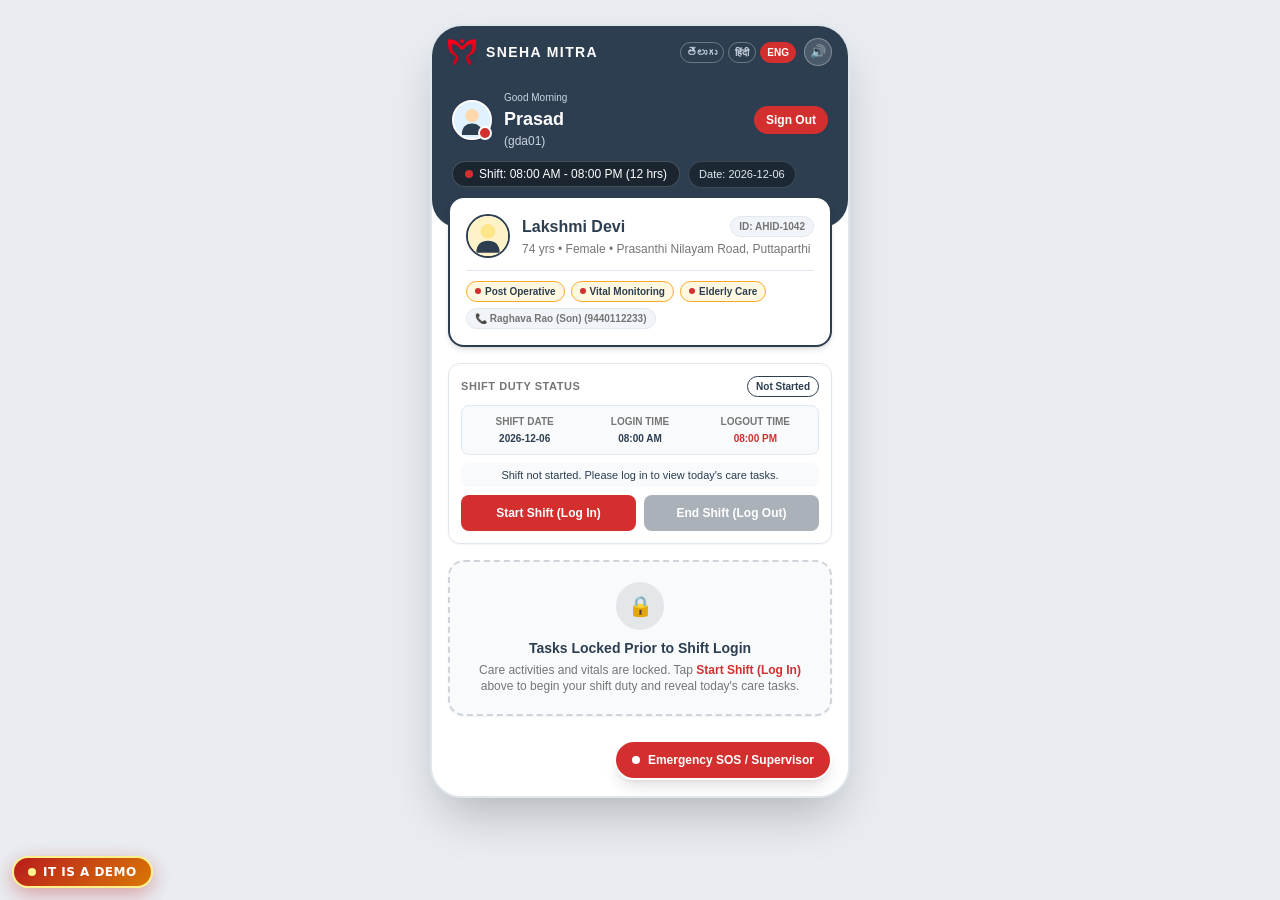
==== commit 4e1d2202: "Fix Telugu TTS playback by stripping Referer and adding fallback" ====
--- a/caregiver.html
+++ b/caregiver.html
@@ -3,6 +3,7 @@
 <head>
   <meta charset="utf-8">
   <meta name="viewport" content="width=device-width,initial-scale=1">
+  <meta name="referrer" content="no-referrer">
   <title>SNEHA MITRA - Patient Care Assistant (GDA) Nursing System</title>
   <link rel="stylesheet" href="static/css/caregiver_tailwind.css">
   <link rel="stylesheet" href="static/css/caregiver.css">
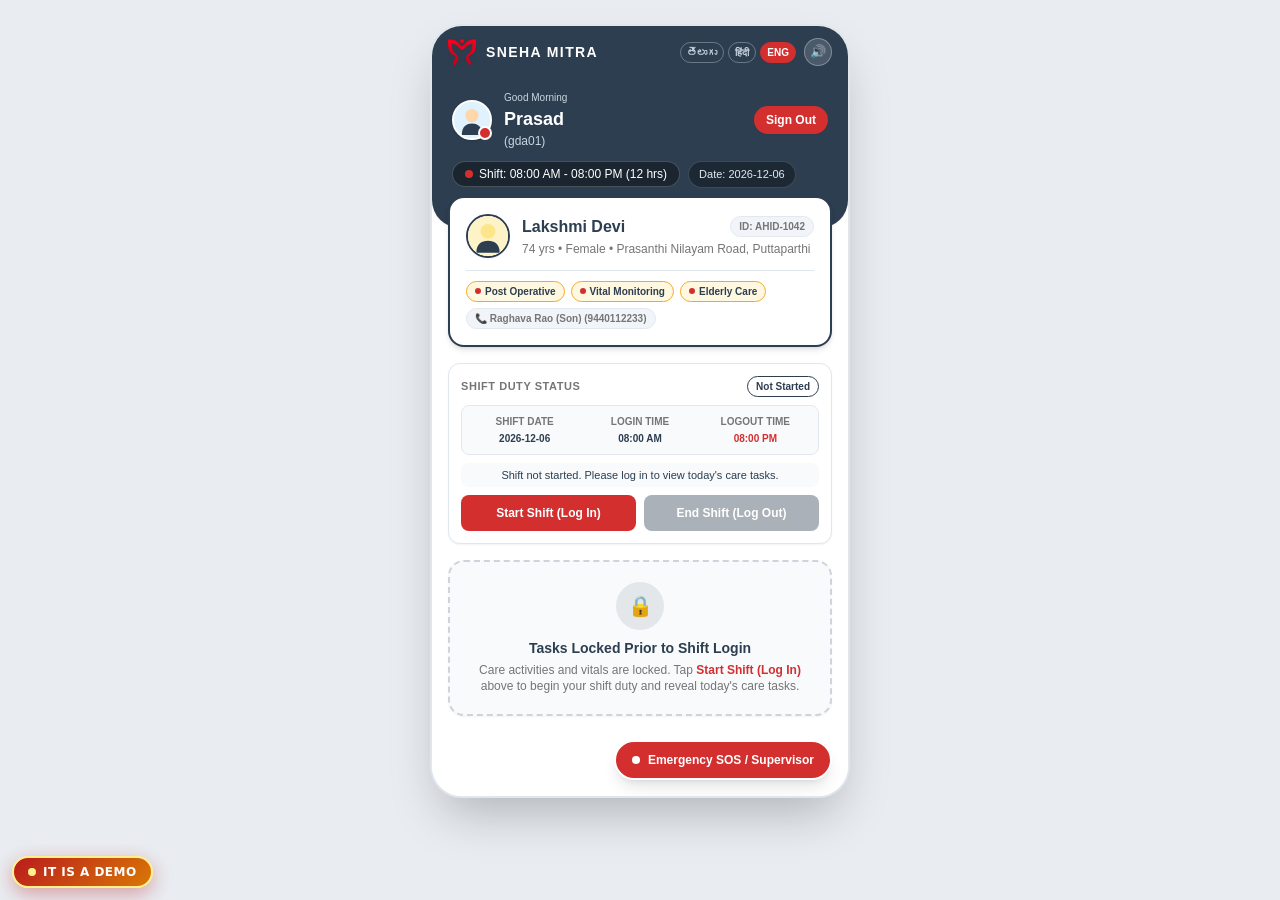
==== commit 18091eea: "Stream Telugu TTS immediately via unlocked audio and fix mute toggle" ====
--- a/caregiver.html
+++ b/caregiver.html
@@ -544,7 +544,7 @@
   <script>
     window.SM_DEMO.hydrateCaregiverWindowSM();
   </script>
-  <script src="static/js/sneha_voice_standalone.js"></script>
+  <script src="static/js/sneha_voice_standalone.js?v=2"></script>
   <script src="static/js/task_icons.js"></script>
   <script src="static/js/caregiver.js"></script>
   <script src="static/js/liveness.js"></script>
